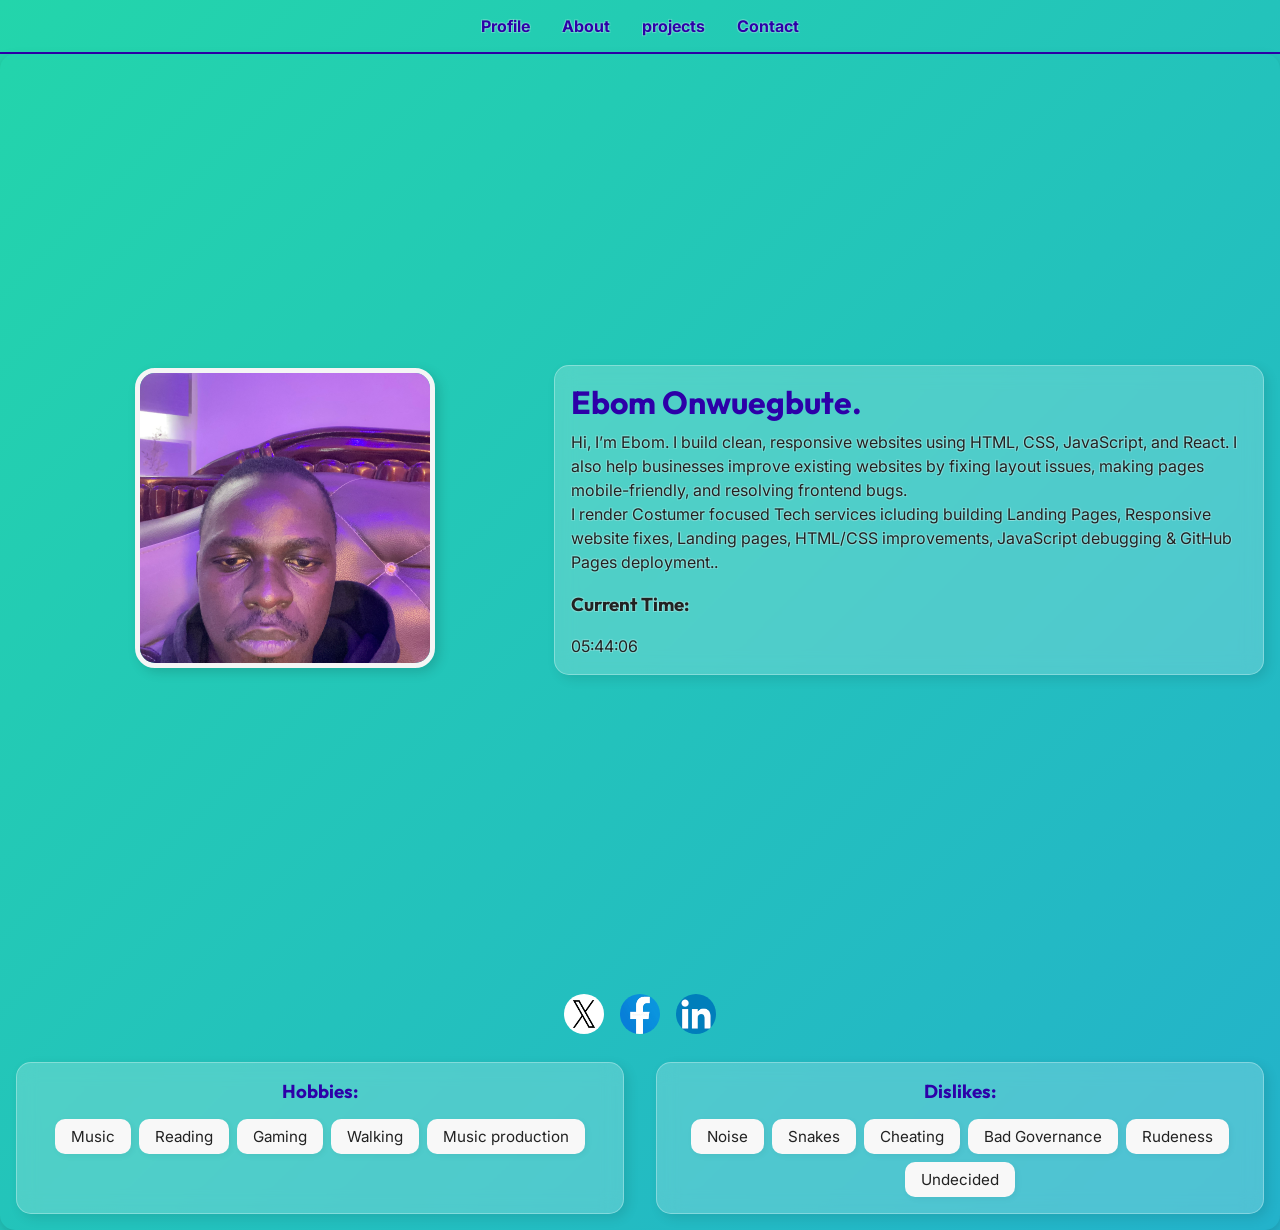
==== index.html @ 3f7c0336 "Update: improve About page layout, add project assets, and refine site structure" ====
<!DOCTYPE html>
<html>

    <head>
        <meta charset="UTF-8">
        <meta name="viewport" content="width=device-width, initial-scale=1.0">
        <title>Profile Card</title>
        <meta name="description" content="Ebom Onwuegbute - Freelance Web Developer specializing in responsive sites and React.">
        <link rel="preconnect" href="https://fonts.googleapis.com">
        <link rel="preconnect" href="https://fonts.gstatic.com" crossorigin>
        <link href="https://fonts.googleapis.com/css2?family=Inter:wght@400;500&family=Outfit:wght@600;700&display=swap" rel="stylesheet">
        <link rel="stylesheet" type="text/css" href="style.css">
    </head>

    <body class="animated-bg">
        

        <nav class="top-nav">
            <a href="index.html" class="nav-link">Profile</a>
            <a href="about.html" class="nav-link">About</a>
            <a href="projects.html" class="nav-link">projects</a>
            <a href="contactUs.html" class="nav-link">Contact</a>
            
            
        </nav>

        <article data-testid="test-profile-card" id="profile-card-root">
            
            <header id="header-unit" class="reveal">

                <figure id="figure-id" class="reveal reveal-up">

                    <label for="upload-image">
                    <img src="images/IMG_0027.jpg" data-testid="test-user-avatar" alt="" id="user-image" aria-label="User's profile photo" loading="lazy">
                    <!--<figcaption data-testid="profile-image">Profile Photo</figcaption>-->
                    </label>

                    <!--<input type="file" id="upload-image" accept="image/*">-->

                </figure>


                <div id="header-div" class="reveal reveal-up">

                    <h2 data-testid="test-user-name" id="user-name" aria-label="Hi, My name is Ebom Onwuegbute" class="reveal reveal-up">Ebom Onwuegbute.</h2>

                    <p data-testid="test-user-bio" id="user-bio" class="reveal reveal-up">Hi, I’m Ebom.

                        I build clean, responsive websites using HTML, CSS, JavaScript, and React.

                        I also help businesses improve existing websites by fixing layout issues, making pages mobile-friendly, and resolving frontend bugs.
                        <br> I render Costumer focused Tech services icluding building Landing Pages, 
                        Responsive website fixes,  Landing pages, HTML/CSS improvements, JavaScript debugging &  GitHub Pages deployment..
                    </p>

                    <h3 class="reveal reveal-up">Current Time:</h3>
                    <time datetime="00:00" data-testid="time-miliseconds" id="time-counter" class="miliseconds reveal reveal-up""></time>
                    
                </div>

            </header>
  
            <nav data-testid="test-user-social-links" id="social-nav" class="reveal reveal-up">
            
                <a href="https//x.com/ebom-xl?s=21" data-testid="test-user-social-X" alt="X"  target="_blank" rel="noopener noreferrer" class="reveal reveal-left">
                    <img src="images/x logo1.png" class="social-media-logo" aria-label="visit my X profile" loading="lazy">
                </a>
                <a href="" data-testid="test-user-social-facebook" alt="Facebook" target="_blank" rel="noopener noreferrer">
                    <img src="images/fblogo3.png" class="social-media-logo" aria-label="visit my facebook profile" loading="lazy">
                </a>
                <a href="https//www.linkedin.com/in/ebomxl?utm_src=share&utm-cam-paign=share_via&utm_content=profile&utm_medium=ios_app" data-testid="test-user-social-linkeIn" alt="linkedIn"  target="_blank" rel="noopener noreferrer" class="reveal reveal-right">
                    <img src="images/linkedInlogo1.png" class="social-media-logo" aria-label="visit my linkedIn profile" loading="lazy">
                </a>
            </nav>

            <div id="hobbiesAndDislikes" class="reveal">

                <section data-testid="test-user-hobbies" id="section-hobbies">

                    <h3 id="">Hobbies:</h3>

                    <ul id="hobbies-ul" class="reveal reveal-left">
                        <li class="hobbies-li">Music</li>
                        <li class="hobbies-li">Reading</li>
                        <li class="hobbies-li">Gaming</li>
                        <li class="hobbies-li">Walking</li>
                        <li class="hobbies-li">Music production</li>
                    </ul>

                </section>

                <section data-testid="test-user-dislikes" id="section-dislikes">

                    <h3 id="">Dislikes:</h3>

                    <ul id="dislikes-ul" class="reveal reveal-right">
                        <li class="dislikes-li">Noise</li>
                        <li class="dislikes-li">Snakes</li>
                        <li class="dislikes-li">Cheating</li>
                        <li class="dislikes-li">Bad Governance</li>
                        <li class="dislikes-li">Rudeness</li>
                        <li class="dislikes-li">Undecided</li>
                    </ul>


                </section>
            </div>
                <!--
                    <a href="about.html" id="about-me-link">About Me</a>
                    <a href="contactUs.html" id="contact-us-link">Contact Me</a>
                -->
        
        </article>

        <script type="text/javascript" src="script.js"></script>
       
    </body>
</html>
---- style.css ----
:root {
    --bg-color: #f5f6fa;
    --card-bg: rgba(255, 255, 255, 0.2);
    --text-color: #222;
}

body.dark-mode {
    --bg-color: #1a1a1a;
    --card-bg: rgba(0, 0, 0, 0.4);
    --text-color: #f5f6fa;
}


* {
  margin: 0;
  padding: 0;
  box-sizing: border-box;
}

html {
  font-size: 16px;
  font-size: 16px;
  font-family: 'Inter', sans-serif;
}

body {
  min-height: 100vh;
  display: flex;
  flex-direction: column;
  align-items: center;
  justify-content: center;
  color: #222;
}

/* Add this to your body CSS */
.animated-bg {
    background: linear-gradient(-45deg, #ee7752, #e73c7e, #23a6d5, #23d5ab);
    background-size: 400% 400%;
    animation: gradient 15s ease infinite;
}
@keyframes gradient {
    0% { background-position: 0% 50%; }
    50% { background-position: 100% 50%; }
    100% { background-position: 0% 50%; }
}


.top-nav {
    display: flex;
    justify-content: center;
    align-items: center;
    gap: 2rem;
    padding: 1rem;
    width: 100%;
    border-bottom: 2px solid #2d00a8;
}
.nav-link {
    text-decoration: none;
    color: #2d00a8;
    font-weight: bold;
    transition: transform 0.3s ease;
    text-shadow: 
      -1px -1px 0 rgba(255,255,255,0.2),
        1px -1px 0 rgba(255,255,255,0.2),
      -1px  1px 0 rgba(255,255,255,0.2),
        1px  1px 0 rgba(255,255,255,0.2);
}


#profile-card-root ,
#about-main ,
#contact-form-root{
  width: 100%;
  max-width: 12 00px;
  border-radius: 15px;
  box-shadow: 0 4px 12px rgba(0, 0, 0, 0.15);
  overflow: hidden;
  display: flex;
  flex-direction: column;
  align-items: center;
  padding: 1rem 1rem;
  gap: 1.5rem;
  
}

/* HEADER AREA */
#header-unit {
  display: flex;
  align-items: center;
  justify-content: space-between;
  flex-wrap: wrap;
  width: 100%;
  height: 100vh;
  transition: transform 0.3s ease;
}

/* Profile Image */
#figure-id{
  flex: 1 1 200px;
  display: flex;
  flex-direction: column;
  align-items: center;
  text-align:center;
}



#user-image,
#project-photo {
  width: 300px;
  height: 300px;
  border-radius: 20px;
  border:5px solid whitesmoke;
  object-fit: cover;
  box-shadow: 4px 4px 12px rgba(0, 0, 0, 0.15);
  transition: transform 0.3s ease;
}

#project-photo {
  width: 300px;
  height: auto;
  border-radius: 20px;
  border: 5px solid whitesmoke;
  display: block;
}



#user-image:hover,
.nav-link:hover,
#section-hobbies:hover,
#section-dislikes:hover, 
#section-about-me:hover,
#section-goals:hover,
#section-confidence-areas:hover,
#section-future-note:hover,
#section-about:hover,
#portfolio:hover,
#header-div:hover,
#contact-message:hover,
#contact-subject:hover,
#contact-email:hover,
#contact-name:hover,
#project-photo:hover {
  transform: scale(1.05);
}


#upload-image{
  display: none;
}

/* Header Text Info */
#header-div {
  flex: 2;
  background: rgba(255, 255, 255, 0.2); 
  backdrop-filter: blur(10px);
  border: 1px solid rgba(255, 255, 255, 0.3);
  border-radius: 15px;
  padding: 1rem;
  box-shadow: 4px 4px 12px rgba(0, 0, 0, 0.1);
  
}

#header-div h2 {
  font-size: 2rem;
  margin-bottom: 0.5rem;
  color: #2d00a8;
}

#header-div p,
#header-div h3,
#header-div time {
  margin-bottom: 1rem;
  line-height: 1.5;
  text-shadow: 
      -1px -1px 0 rgba(255,255,255,0.2),
        1px -1px 0 rgba(255,255,255,0.2),
      -1px  1px 0 rgba(255,255,255,0.2),
        1px  1px 0 rgba(255,255,255,0.2);
  
}


#header-div h3,
#header-div time {
  margin-top: 0.5rem;
}

/* SOCIAL LINKS */
#social-nav {
  display: flex;
  justify-content: center;
  align-items: center;
  gap: 1rem;
  width: 100%;
}

.social-media-logo {
  width: 40px;
  height: 40px;
  border-radius: 50%;
  transition: transform 0.3s ease, opacity 0.3s ease;
}

.social-media-logo:hover {
  transform: scale(1.1);
  opacity: 0.8;
}

#hobbiesAndDislikes {
  display: flex;
  justify-content: space-between;
  gap: 2rem;
  width: 100%;
  flex-wrap: wrap;
}



#section-hobbies,
#section-dislikes, 
#section-about-me,
#section-goals,
#section-confidence-areas,
#section-future-note,
#section-about,
#portfolio{
  flex: 1;
  /*background: #fff;*/
  background: rgba(255, 255, 255, 0.2); 
  backdrop-filter: blur(10px);
  border: 1px solid rgba(255, 255, 255, 0.3);
  border-radius: 15px;
  box-shadow: 4px 4px 12px rgba(0, 0, 0, 0.1);
  padding: 1rem;
  transition: transform 0.3s ease;
}

#project-img-id {
  display:flex;
  flex-direction: column;
  align-items: center;
  justify-content: center;
  text-align: center;
  
}

#section-hobbies h3,
#section-dislikes h3 ,
#contact-form h2,
#section-about-me h2,
#section-goals h2,
#section-confidence-areas h2,
#section-future-note h2,
#section-about h2,
#portfolio h2,
#portfolio h3 {
  text-align: center;
  color: #2d00a8;
  margin-bottom: 1rem;
}

ul {
  list-style: none;
  display: flex;
  flex-wrap: wrap;
  justify-content: center;
  gap: 0.5rem;
}

li,
#section-about-me p,
#section-future-note p,
#section-about p,
#portfolio p{
  background: #f8f8f8;
  border-radius: 10px;
  padding: 0.5rem 1rem;
  font-size: 0.95rem;
  box-shadow: 2px 2px 6px rgba(0, 0, 0, 0.05);
}

.form-elements{
  display: flex;
  flex-direction: column;
  justify-content: center;
  align-items: stretch; 
  width: 100%;          /* Ensure the container is full width */
  max-width: 600px;     
  margin: 0 auto;       /* This centers the whole block on the page */
  text-align:center;
}

#message-textarea{
  border-radius: 9px;
}

#contact-subject,
#contact-email,
#contact-name {
  transition: transform 0.3s ease;
}

#contact-message {
  width: 100%;
  max-width: 600px;   
  border-radius: 9px;
  transition: transform 0.3s ease;
}


#submit-button{
  width: 180px;        
  height: auto;
  padding: 0.8rem 1rem;
  font-size: 1.1rem;
   margin: 0 auto;
}

.hidden{
  display: none;
}

.error-msg {
  margin-top: 10px;
  padding: 8px;
  font-weight: 500;
  border-radius: 6px;
  color: red;
}

.error-hint {
  color: red;
  background-color: #ffe5e5;
  display: block;
}

.sucess-msg {
  color: green;
  background-color: #e6ffe6;
  padding: 0.7rem 1rem;
  border-radius: 8px;
  font-weight: 600;
  text-align: center;
  margin-top: 0.5rem;
  box-shadow: 0 2px 6px rgba(0, 128, 0, 0.15);
  transition: opacity 0.3s ease;
}

#about-me-link ,
#contact-us-link ,
#index-link,
.project-card a{
  display: inline-block;
  margin-top: 1.5rem;
  text-decoration: none;
  color: #2d00a8;
  font-weight: 600;
  transition: color 0.3s ease, transform 0.3s ease;
}



.project-card{
  text-align: center;
  margin-top: 1.5rem;
}




#about-me-link:hover ,
#contact-us-link:hover ,
#index-link:hover{
  color: #4a00e0;
  transform: scale(1.05);
}

h1, h2, h3, h4, h5, h6 {
    font-family: 'Outfit', sans-serif;
    font-weight: 700; /* Bold weight for headings */
}



/* Tablet Display */
@media (max-width: 768px) {
  #header-unit {
    flex-direction: column;
    align-items: center;
  }

  #user-image {
    width: 200px;
    height: 200px;
  }

  #header-div {
    text-align: center;
  }

  #hobbiesAndDislikes {
    flex-direction: column;
    align-items: center;
  }

  #social-nav {
    flex-wrap: wrap;
  }
}

/* Phone Display */
@media (max-width: 480px) {
  #profile-card-root {
    width: 95%;
    padding: 1rem;
    display: flex;
    flex-direction: column;
  }

  #header-unit {
    flex-direction: column;
    flex-wrap: nowrap;
    height: auto;
    align-items: center;
    padding: 1rem;
  }

  #header-div h2 {
    font-size: 1.5rem;
  }

  li {
    font-size: 0.85rem;
    padding: 0.4rem 0.8rem;
  }

  .social-media-logo {
    width: 32px;
    height: 32px;
  }

  #figure-id, #header-div {
    flex: none; 
    width: 100%;
  }
}



#contact-form {
  width: 100%;
  display: flex;
  flex-direction: column;
  align-items: center;
  gap: 1.2rem;
}

#contact-form input,
#contact-form textarea {
  width: 100%;
  max-width: 600px;
  padding: 0.8rem;
  font-size: 1rem;
  border: 1.5px solid #ccc;
  border-radius: 8px;
  outline: none;
  transition: border 0.3s ease, box-shadow 0.3s ease;
}

#contact-form input:focus,
#contact-form textarea:focus {
  border-color: #2d00a8;
  box-shadow: 0 0 6px rgba(45, 0, 168, 0.25);
}


#submit-button {
  width: 180px;
  height: auto;
  padding: 0.7rem 1rem;
  font-size: 1.1rem;
  border: none;
  border-radius: 10px;
  background-color: #2d00a8;
  color: #fff;
  cursor: pointer;
  transition: all 0.3s ease;
}

#submit-button:hover {
  background-color: #4a00e0;
  transform: scale(1.05);
}

.svg-img{
  width:30px;
  height:30px;
}



/* Tablet display */
@media (max-width: 768px) {
  #contact-form-root {
    width: 95%;
    padding: 1.5rem;
  }

  #contact-form input,
  #contact-form textarea {
    max-width: 100%;
    font-size: 0.95rem;
  }

  #submit-button {
    width: 60%;
    font-size: 1rem;
  }
}

/* Phone display */
@media (max-width: 480px) {
  #contact-form-root {
    width: 100%;
    padding: 1rem;
  }

  #contact-form h2 {
    font-size: 1.4rem;
  }

  #contact-form input,
  #contact-form textarea {
    width: 100%;
    font-size: 0.9rem;
  }

  #submit-button {
    width: 100%;
    font-size: 1rem;
    padding: 0.6rem 0.8rem;
  }
}

@media (max-width: 768px) {
  #about-main {
    width: 95%;
    padding: 1.5rem;
    gap: 1rem;
  }

  #about-main h2 {
    font-size: 1.6rem;
    text-align: center;
  }

  #about-main p {
    font-size: 1rem;
    line-height: 1.6;
    text-align: justify;
    padding: 0 0.5rem;
  }

  #about-main ul {
    flex-direction: column;
    align-items: center;
  }

  #about-main li {
    width: 90%;
    text-align: center;
    font-size: 1rem;
    padding: 0.6rem;
  }
}


/* ---------------- REVEAL ANIMATION ---------------- */

.reveal {
    opacity: 0;
    transform: translateY(60px);
    transition: all 0.9s ease;
}

.reveal-left {
    transform: translateX(-80px);
}

.reveal-right {
    transform: translateX(80px);
}

.reveal.active {
    opacity: 1;
    transform: translate(0);
}

/* Mobile */

@media (max-width: 768px) {
  
    /*#content1 {
        align-items: center;
        text-align: center;
    }*/
  

    .reveal-left,
    .reveal-right {
        transform: translateY(60px);
    }
}



/* Desktop Grid Layout for About Page */
@media (min-width: 769px) {
  #about-main {
    display: grid;
    grid-template-columns: 1fr 1fr; /* Creates two equal columns */
    grid-template-areas: 
      "about-me about-me"
      "roadmap focus"
      "future thoughts";
    gap: 20px;
  }

  /* Span specific sections across the grid */
  #section-about-me { grid-area: about-me; }
  #section-goals { grid-area: roadmap; }
  #section-confidence-areas { grid-area: focus; }
  #section-future-note { grid-area: future; }
  #section-about { grid-area: thoughts; }
}
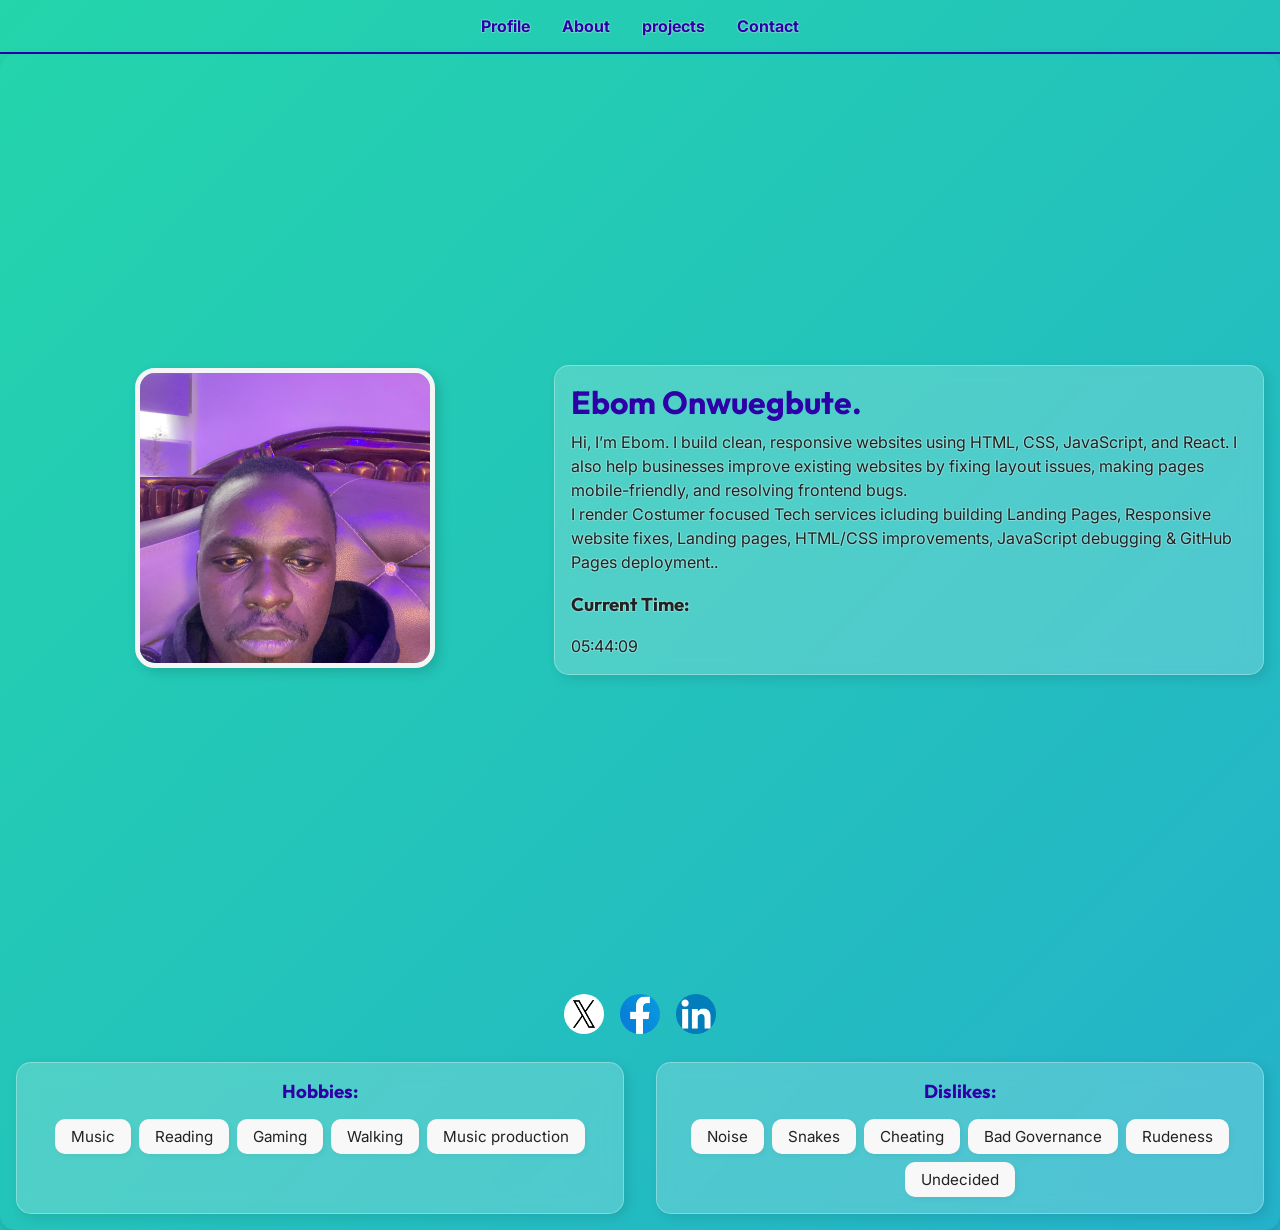
==== commit e21fc955: "Fix social media links in index.html" ====
--- a/index.html
+++ b/index.html
@@ -62,13 +62,13 @@
   
             <nav data-testid="test-user-social-links" id="social-nav" class="reveal reveal-up">
             
-                <a href="https//x.com/ebom-xl?s=21" data-testid="test-user-social-X" alt="X"  target="_blank" rel="noopener noreferrer" class="reveal reveal-left">
+                <a href="https://x.com/ebom_xl?s=21" data-testid="test-user-social-X" alt="X"  target="_blank" rel="noopener noreferrer" class="reveal reveal-left">
                     <img src="images/x logo1.png" class="social-media-logo" aria-label="visit my X profile" loading="lazy">
                 </a>
                 <a href="" data-testid="test-user-social-facebook" alt="Facebook" target="_blank" rel="noopener noreferrer">
                     <img src="images/fblogo3.png" class="social-media-logo" aria-label="visit my facebook profile" loading="lazy">
                 </a>
-                <a href="https//www.linkedin.com/in/ebomxl?utm_src=share&utm-cam-paign=share_via&utm_content=profile&utm_medium=ios_app" data-testid="test-user-social-linkeIn" alt="linkedIn"  target="_blank" rel="noopener noreferrer" class="reveal reveal-right">
+                <a href="https://www.linkedin.com/in/ebomxl?utm_source=share&utm_campaign=share_via&utm_content=profile&utm_medium=ios_app" data-testid="test-user-social-linkeIn" alt="linkedIn"  target="_blank" rel="noopener noreferrer" class="reveal reveal-right">
                     <img src="images/linkedInlogo1.png" class="social-media-logo" aria-label="visit my linkedIn profile" loading="lazy">
                 </a>
             </nav>
@@ -115,4 +115,4 @@
         <script type="text/javascript" src="script.js"></script>
        
     </body>
-</html>+</html>
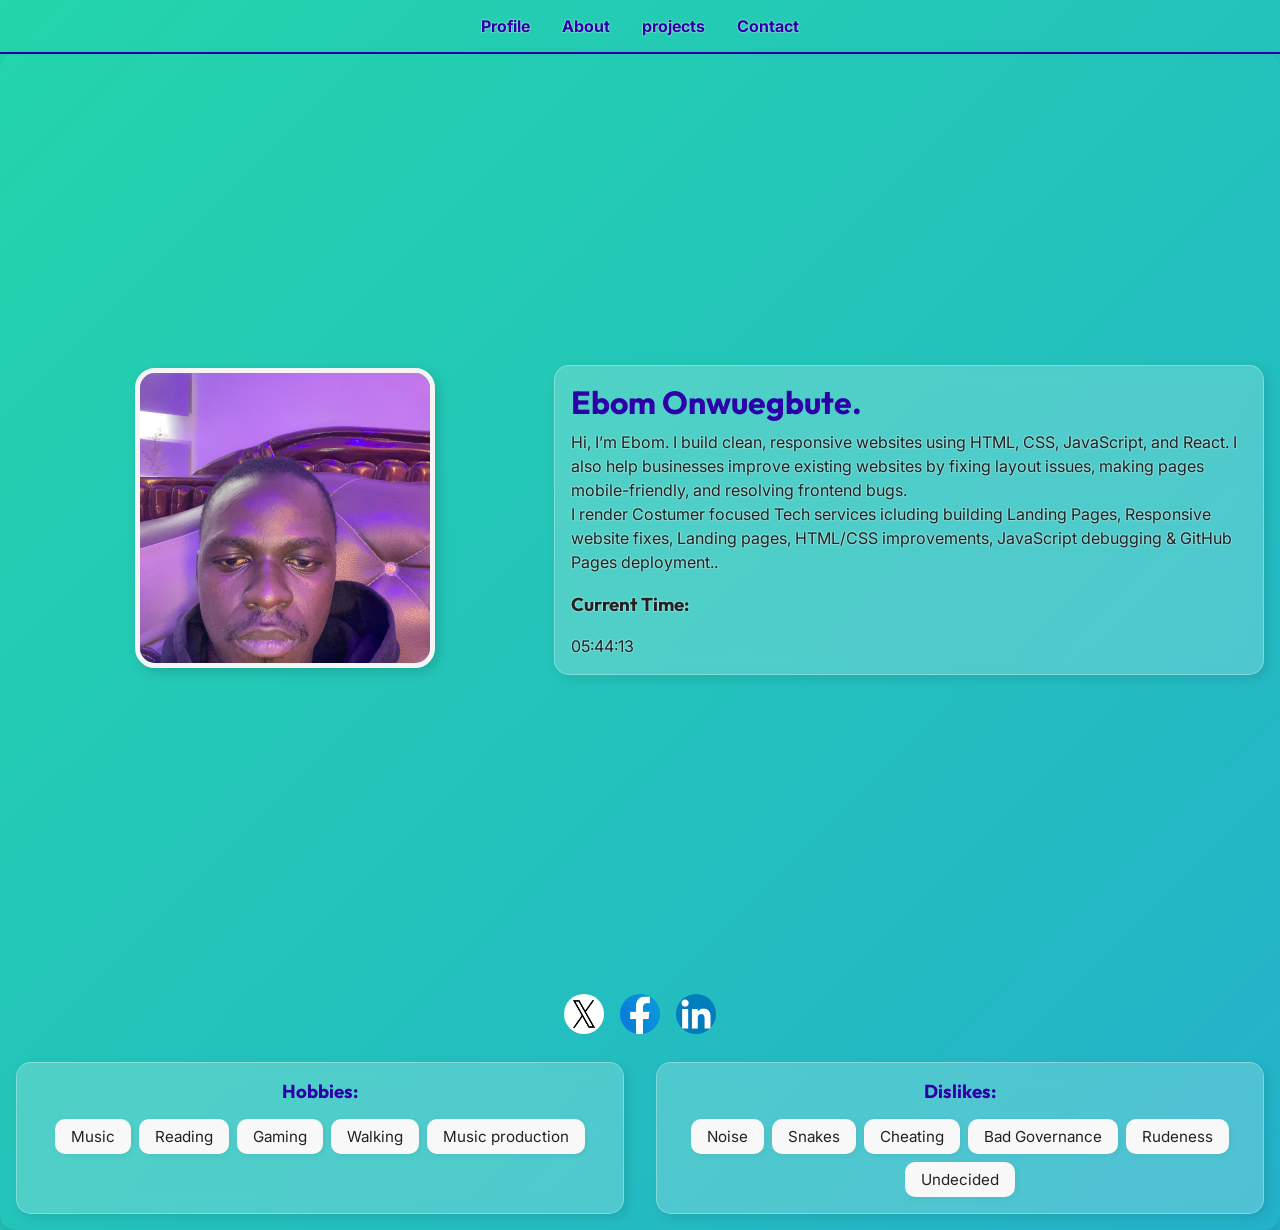
==== commit 1cd5864c: "Update social media links in index.html" ====
--- a/index.html
+++ b/index.html
@@ -62,13 +62,13 @@
   
             <nav data-testid="test-user-social-links" id="social-nav" class="reveal reveal-up">
             
-                <a href="https://x.com/ebom_xl?s=21" data-testid="test-user-social-X" alt="X"  target="_blank" rel="noopener noreferrer" class="reveal reveal-left">
+                <a href="https://x.com/ebom_xl" data-testid="test-user-social-X" alt="X"  target="_blank" rel="noopener noreferrer" class="reveal reveal-left">
                     <img src="images/x logo1.png" class="social-media-logo" aria-label="visit my X profile" loading="lazy">
                 </a>
                 <a href="" data-testid="test-user-social-facebook" alt="Facebook" target="_blank" rel="noopener noreferrer">
                     <img src="images/fblogo3.png" class="social-media-logo" aria-label="visit my facebook profile" loading="lazy">
                 </a>
-                <a href="https://www.linkedin.com/in/ebomxl?utm_source=share&utm_campaign=share_via&utm_content=profile&utm_medium=ios_app" data-testid="test-user-social-linkeIn" alt="linkedIn"  target="_blank" rel="noopener noreferrer" class="reveal reveal-right">
+                <a href="https://www.linkedin.com/in/ebomxl" data-testid="test-user-social-linkeIn" alt="linkedIn"  target="_blank" rel="noopener noreferrer" class="reveal reveal-right">
                     <img src="images/linkedInlogo1.png" class="social-media-logo" aria-label="visit my linkedIn profile" loading="lazy">
                 </a>
             </nav>
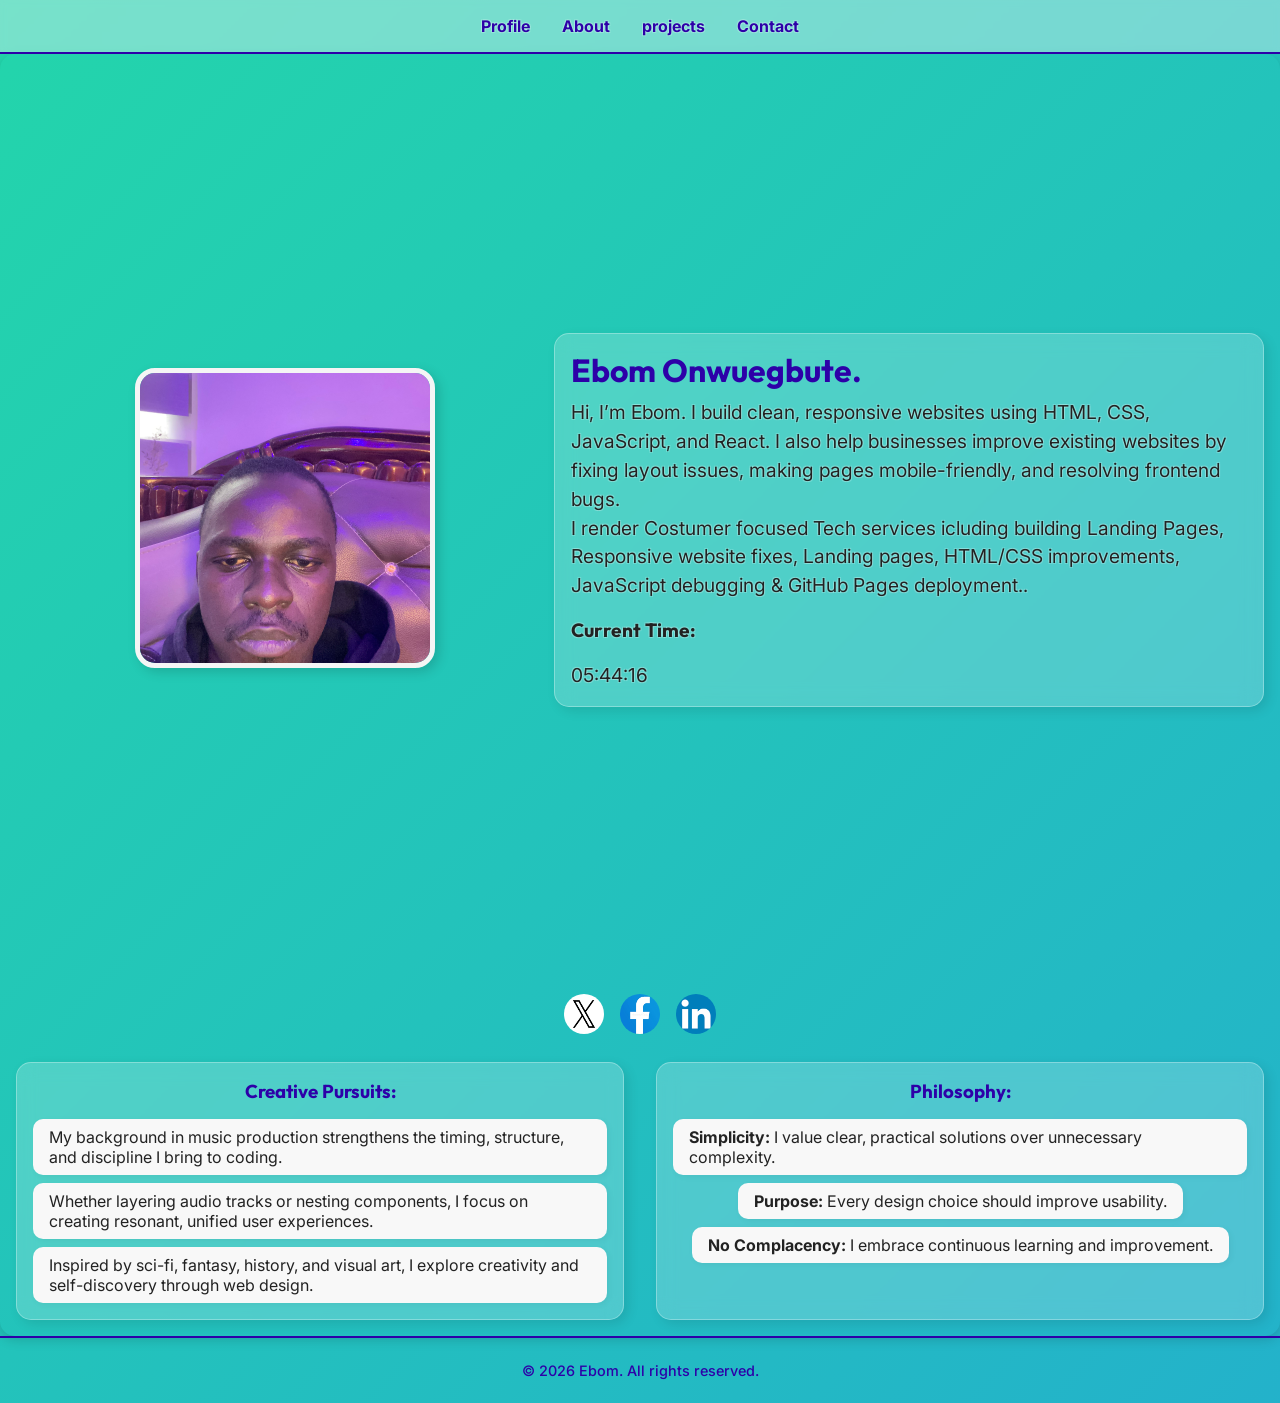
==== commit 9665d7f3: "Update: improve header layout, add footer, and refine site structure" ====
--- a/index.html
+++ b/index.html
@@ -62,13 +62,13 @@
   
             <nav data-testid="test-user-social-links" id="social-nav" class="reveal reveal-up">
             
-                <a href="https://x.com/ebom_xl" data-testid="test-user-social-X" alt="X"  target="_blank" rel="noopener noreferrer" class="reveal reveal-left">
+                <a href="https//x.com/ebom-xl?s=21" data-testid="test-user-social-X" alt="X"  target="_blank" rel="noopener noreferrer" class="reveal reveal-left">
                     <img src="images/x logo1.png" class="social-media-logo" aria-label="visit my X profile" loading="lazy">
                 </a>
                 <a href="" data-testid="test-user-social-facebook" alt="Facebook" target="_blank" rel="noopener noreferrer">
                     <img src="images/fblogo3.png" class="social-media-logo" aria-label="visit my facebook profile" loading="lazy">
                 </a>
-                <a href="https://www.linkedin.com/in/ebomxl" data-testid="test-user-social-linkeIn" alt="linkedIn"  target="_blank" rel="noopener noreferrer" class="reveal reveal-right">
+                <a href="https//www.linkedin.com/in/ebomxl?utm_src=share&utm-cam-paign=share_via&utm_content=profile&utm_medium=ios_app" data-testid="test-user-social-linkeIn" alt="linkedIn"  target="_blank" rel="noopener noreferrer" class="reveal reveal-right">
                     <img src="images/linkedInlogo1.png" class="social-media-logo" aria-label="visit my linkedIn profile" loading="lazy">
                 </a>
             </nav>
@@ -77,29 +77,26 @@
 
                 <section data-testid="test-user-hobbies" id="section-hobbies">
 
-                    <h3 id="">Hobbies:</h3>
+                    <h3 id="">Creative Pursuits:</h3>
 
                     <ul id="hobbies-ul" class="reveal reveal-left">
-                        <li class="hobbies-li">Music</li>
-                        <li class="hobbies-li">Reading</li>
-                        <li class="hobbies-li">Gaming</li>
-                        <li class="hobbies-li">Walking</li>
-                        <li class="hobbies-li">Music production</li>
+                        <li class="hobbies-li">My background in music production strengthens the timing, structure, and discipline I bring to coding.</li>
+                        <li class="hobbies-li">Whether layering audio tracks or nesting components, I focus on creating resonant, unified user experiences.</li>
+                        <li class="hobbies-li">Inspired by sci-fi, fantasy, history, and visual art, I explore creativity and self-discovery through web design.</li>
+                    
                     </ul>
 
                 </section>
 
                 <section data-testid="test-user-dislikes" id="section-dislikes">
 
-                    <h3 id="">Dislikes:</h3>
+                    <h3 id="">Philosophy:</h3>
 
                     <ul id="dislikes-ul" class="reveal reveal-right">
-                        <li class="dislikes-li">Noise</li>
-                        <li class="dislikes-li">Snakes</li>
-                        <li class="dislikes-li">Cheating</li>
-                        <li class="dislikes-li">Bad Governance</li>
-                        <li class="dislikes-li">Rudeness</li>
-                        <li class="dislikes-li">Undecided</li>
+                        <li class="dislikes-li"><strong>Simplicity:</strong> I value clear, practical solutions over unnecessary complexity.</li>
+                        <li class="dislikes-li"><strong>Purpose:</strong> Every design choice should improve usability.</li>
+                        <li class="dislikes-li"><strong>No Complacency:</strong> I embrace continuous learning and improvement.</li>
+                    
                     </ul>
 
 
@@ -111,8 +108,11 @@
                 -->
         
         </article>
+        <footer class="site-footer">
+            <p>&copy; 2026 Ebom. All rights reserved.</p>
+        </footer>
 
         <script type="text/javascript" src="script.js"></script>
        
     </body>
-</html>
+</html>
--- a/style.css
+++ b/style.css
@@ -32,7 +32,7 @@
   color: #222;
 }
 
-/* Add this to your body CSS */
+
 .animated-bg {
     background: linear-gradient(-45deg, #ee7752, #e73c7e, #23a6d5, #23d5ab);
     background-size: 400% 400%;
@@ -46,6 +46,12 @@
 
 
 .top-nav {
+    position: sticky; /* Keeps it locked to the top */
+    top: 0;           /* Trigger point */
+    z-index: 1000;    /* Ensures it sits above other content */
+    background: rgba(245, 246, 250, 0.4); /* Semi-transparent background */
+    backdrop-filter: blur(3px);
+
     display: flex;
     justify-content: center;
     align-items: center;
@@ -171,6 +177,7 @@
 #header-div p,
 #header-div h3,
 #header-div time {
+  font-size:1.2rem;
   margin-bottom: 1rem;
   line-height: 1.5;
   text-shadow: 
@@ -277,7 +284,7 @@
   background: #f8f8f8;
   border-radius: 10px;
   padding: 0.5rem 1rem;
-  font-size: 0.95rem;
+  font-size: 1rem;
   box-shadow: 2px 2px 6px rgba(0, 0, 0, 0.05);
 }
 
@@ -286,9 +293,9 @@
   flex-direction: column;
   justify-content: center;
   align-items: stretch; 
-  width: 100%;          /* Ensure the container is full width */
+  width: 100%;          /* Ensures the container is full width */
   max-width: 600px;     
-  margin: 0 auto;       /* This centers the whole block on the page */
+  margin: 0 auto;       /* centers the whole block on the page */
   text-align:center;
 }
 
@@ -499,6 +506,18 @@
   height:30px;
 }
 
+.site-footer {
+    width: 100%;
+    padding: 1.5rem;
+    margin-top: auto; /* Ensures the footer stays at the bottom */
+    text-align: center;
+    border-top: 2px solid #2d00a8; /* Matches your header border */
+    color: #2d00a8;
+    font-weight: 500;
+    font-family: 'Inter', sans-serif;
+    font-size: 0.9rem;
+}
+
 
 
 /* Tablet display */
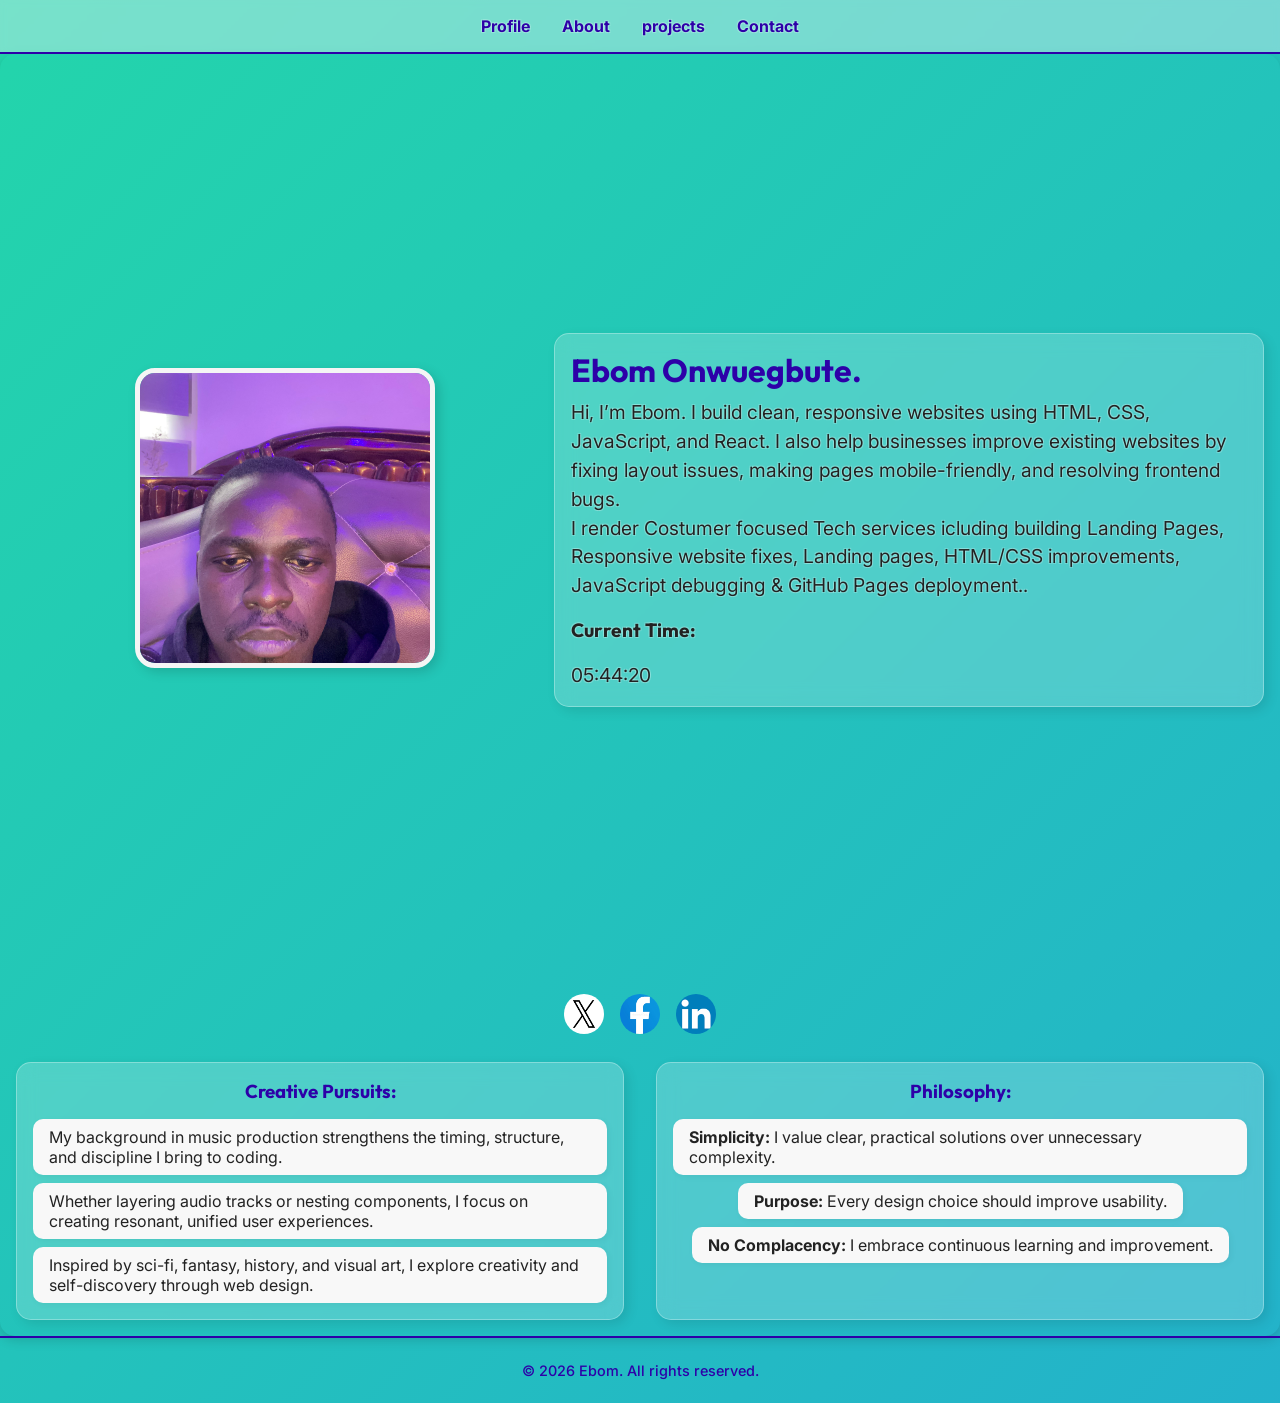
==== commit b9f47dc2: "Merge branch 'main' of https://github.com/trippblacc-prog/Ebom" ====
--- a/index.html
+++ b/index.html
@@ -62,13 +62,13 @@
   
             <nav data-testid="test-user-social-links" id="social-nav" class="reveal reveal-up">
             
-                <a href="https//x.com/ebom-xl?s=21" data-testid="test-user-social-X" alt="X"  target="_blank" rel="noopener noreferrer" class="reveal reveal-left">
+                <a href="https://x.com/ebom_xl" data-testid="test-user-social-X" alt="X"  target="_blank" rel="noopener noreferrer" class="reveal reveal-left">
                     <img src="images/x logo1.png" class="social-media-logo" aria-label="visit my X profile" loading="lazy">
                 </a>
                 <a href="" data-testid="test-user-social-facebook" alt="Facebook" target="_blank" rel="noopener noreferrer">
                     <img src="images/fblogo3.png" class="social-media-logo" aria-label="visit my facebook profile" loading="lazy">
                 </a>
-                <a href="https//www.linkedin.com/in/ebomxl?utm_src=share&utm-cam-paign=share_via&utm_content=profile&utm_medium=ios_app" data-testid="test-user-social-linkeIn" alt="linkedIn"  target="_blank" rel="noopener noreferrer" class="reveal reveal-right">
+                <a href="https://www.linkedin.com/in/ebomxl" data-testid="test-user-social-linkeIn" alt="linkedIn"  target="_blank" rel="noopener noreferrer" class="reveal reveal-right">
                     <img src="images/linkedInlogo1.png" class="social-media-logo" aria-label="visit my linkedIn profile" loading="lazy">
                 </a>
             </nav>
@@ -115,4 +115,4 @@
         <script type="text/javascript" src="script.js"></script>
        
     </body>
-</html>+</html>
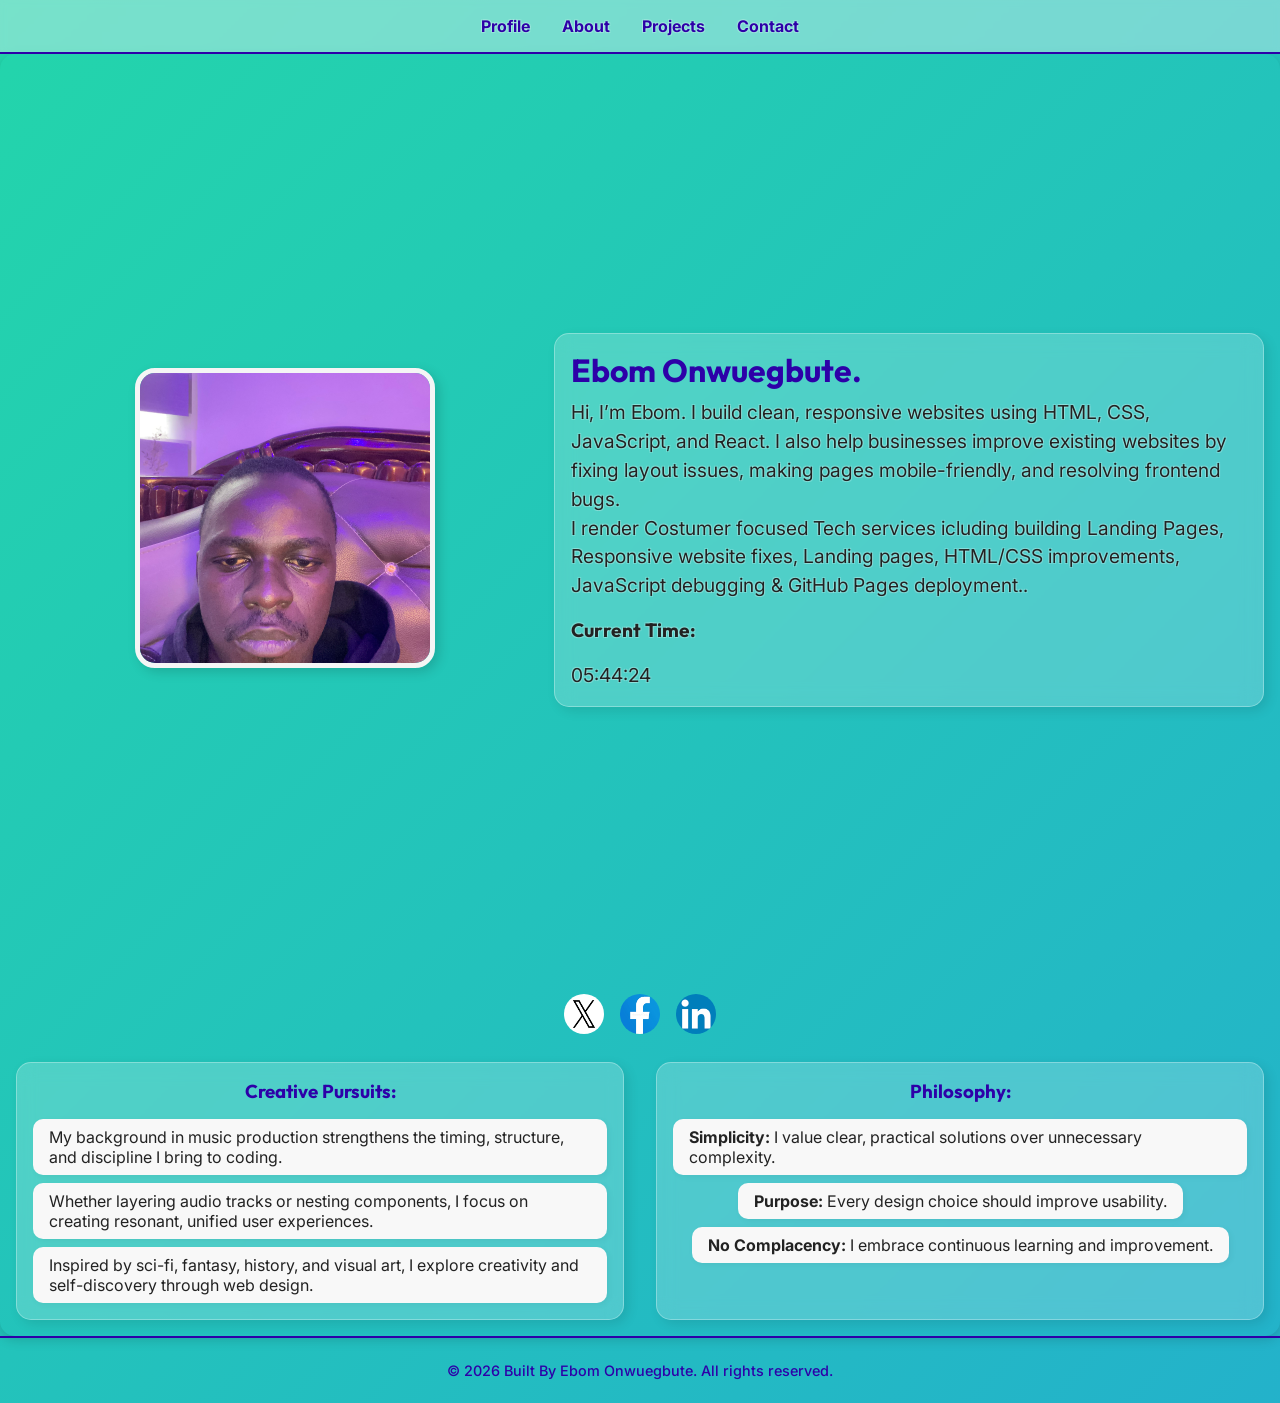
==== commit e95c5017: "Update text content on site" ====
--- a/index.html
+++ b/index.html
@@ -18,7 +18,7 @@
         <nav class="top-nav">
             <a href="index.html" class="nav-link">Profile</a>
             <a href="about.html" class="nav-link">About</a>
-            <a href="projects.html" class="nav-link">projects</a>
+            <a href="projects.html" class="nav-link">Projects</a>
             <a href="contactUs.html" class="nav-link">Contact</a>
             
             
@@ -109,7 +109,7 @@
         
         </article>
         <footer class="site-footer">
-            <p>&copy; 2026 Ebom. All rights reserved.</p>
+            <p>&copy; 2026 Built By Ebom Onwuegbute. All rights reserved.</p>
         </footer>
 
         <script type="text/javascript" src="script.js"></script>
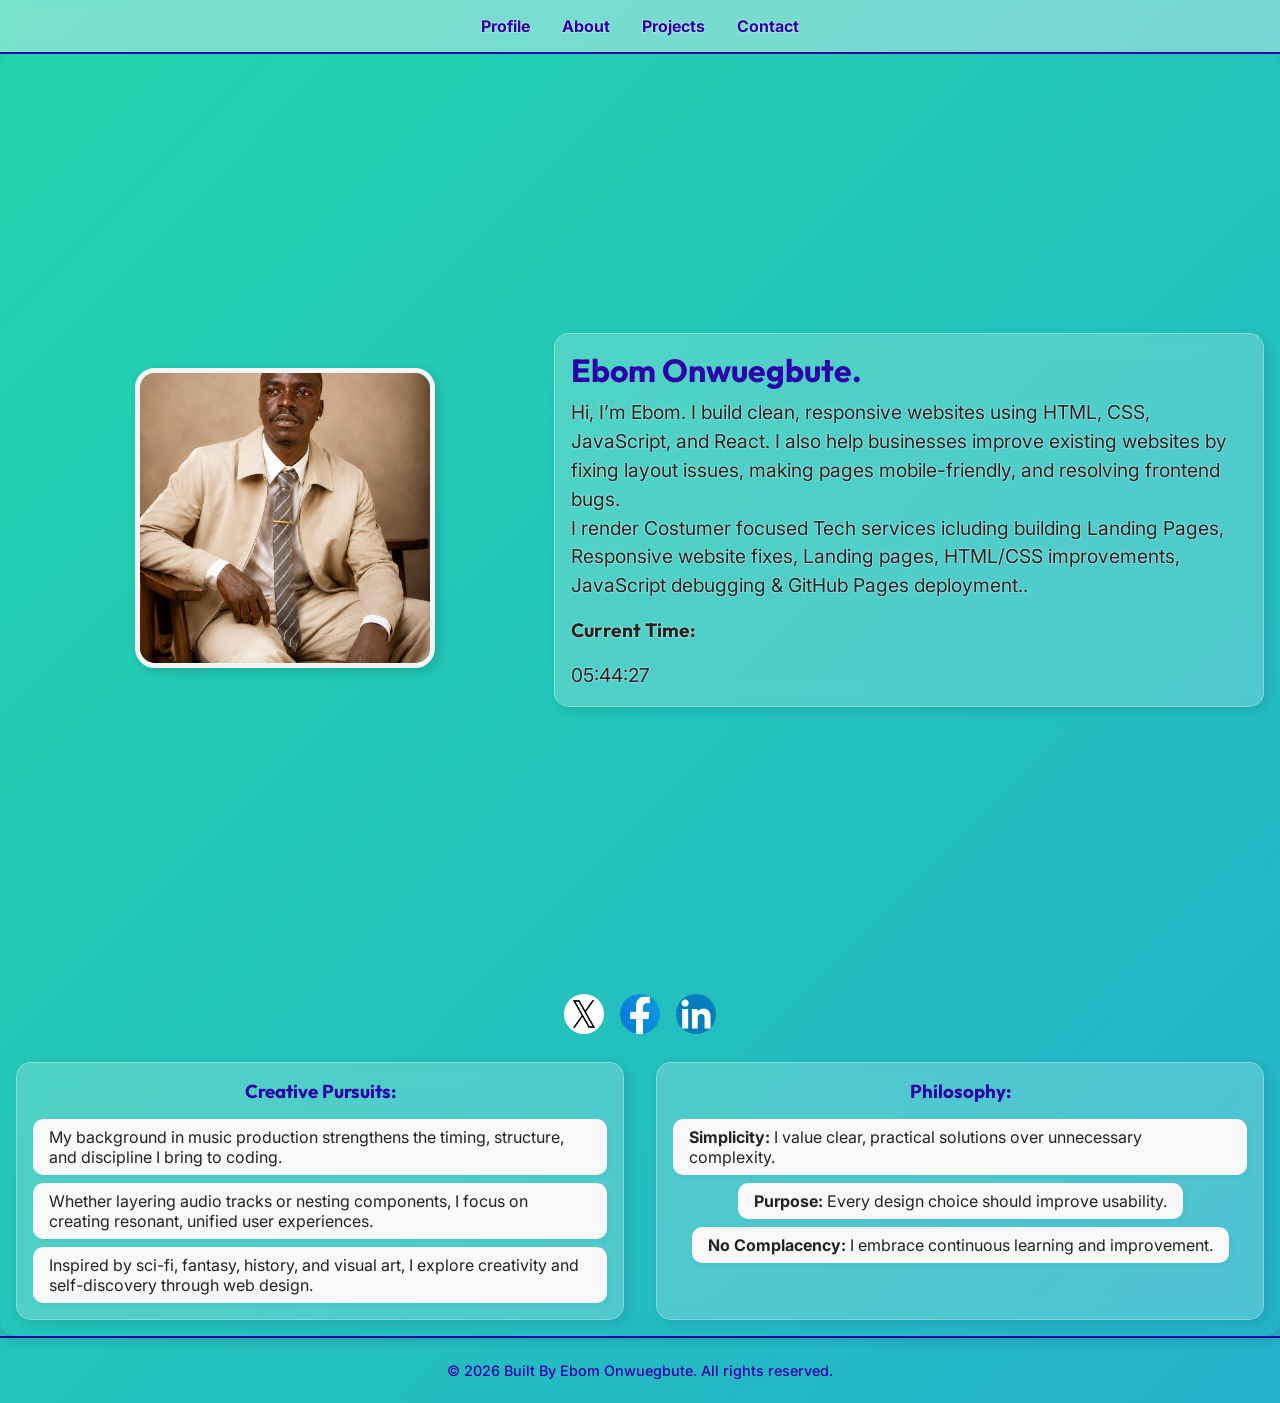
==== commit 43fd3c37: "image Update" ====
--- a/index.html
+++ b/index.html
@@ -31,7 +31,7 @@
                 <figure id="figure-id" class="reveal reveal-up">
 
                     <label for="upload-image">
-                    <img src="images/IMG_0027.jpg" data-testid="test-user-avatar" alt="" id="user-image" aria-label="User's profile photo" loading="lazy">
+                    <img src="images/mecolor.png" data-testid="test-user-avatar" alt="" id="user-image" aria-label="User's profile photo" loading="lazy">
                     <!--<figcaption data-testid="profile-image">Profile Photo</figcaption>-->
                     </label>
 
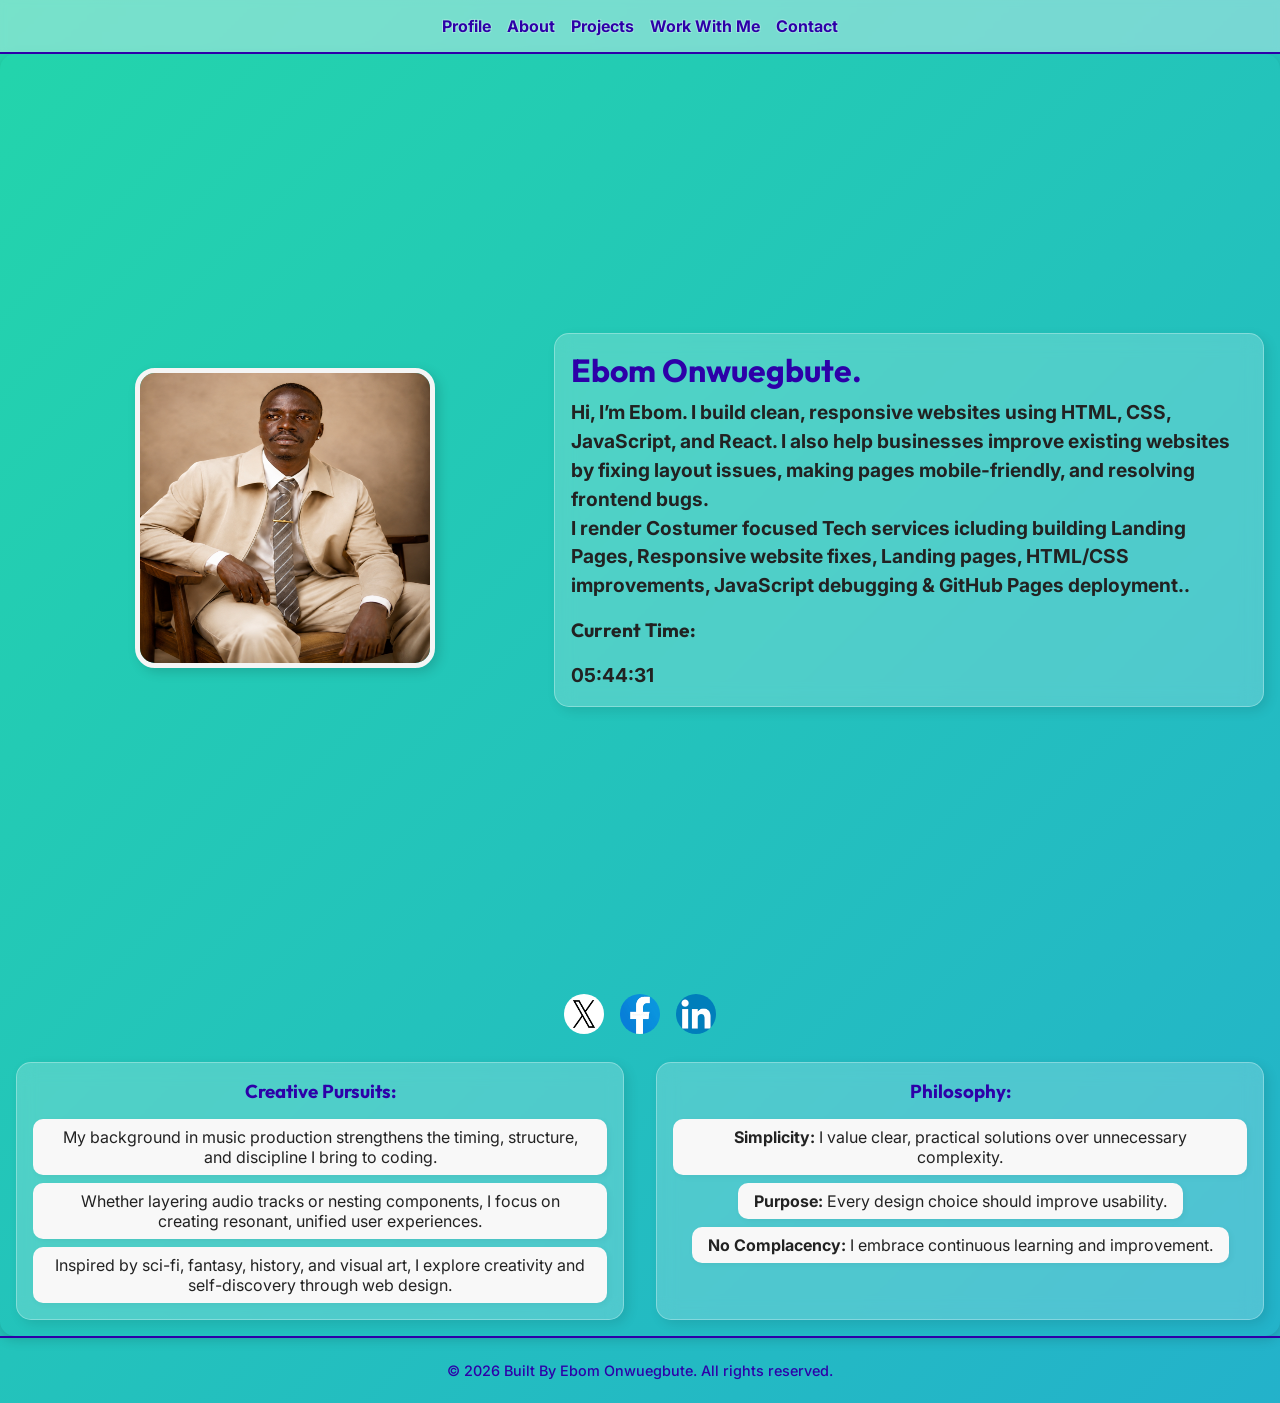
==== commit 494db369: "Add Work With Me page and update site navigation" ====
--- a/index.html
+++ b/index.html
@@ -15,13 +15,21 @@
     <body class="animated-bg">
         
 
-        <nav class="top-nav">
+        <!--<nav class="top-nav">
             <a href="index.html" class="nav-link">Profile</a>
             <a href="about.html" class="nav-link">About</a>
             <a href="projects.html" class="nav-link">Projects</a>
             <a href="contactUs.html" class="nav-link">Contact</a>
             
             
+        </nav>--->
+
+        <nav class="top-nav">
+            <a href="index.html" class="nav-link">Profile</a>
+            <a href="about.html" class="nav-link">About</a>
+            <a href="projects.html" class="nav-link">Projects</a>
+            <a href="work.html" class="nav-link">Work With Me</a>
+            <a href="contactUs.html" class="nav-link">Contact</a>
         </nav>
 
         <article data-testid="test-profile-card" id="profile-card-root">
--- a/style.css
+++ b/style.css
@@ -55,7 +55,7 @@
     display: flex;
     justify-content: center;
     align-items: center;
-    gap: 2rem;
+    gap: 1rem;
     padding: 1rem;
     width: 100%;
     border-bottom: 2px solid #2d00a8;
@@ -117,7 +117,7 @@
   height: 300px;
   border-radius: 20px;
   border:5px solid whitesmoke;
-  object-fit: cover;
+  object-fit:center/cover no-repeat;
   box-shadow: 4px 4px 12px rgba(0, 0, 0, 0.15);
   transition: transform 0.3s ease;
 }
@@ -178,14 +178,15 @@
 #header-div h3,
 #header-div time {
   font-size:1.2rem;
+  font-weight: bold;
   margin-bottom: 1rem;
   line-height: 1.5;
-  text-shadow: 
+  /*text-shadow: 
       -1px -1px 0 rgba(255,255,255,0.2),
         1px -1px 0 rgba(255,255,255,0.2),
       -1px  1px 0 rgba(255,255,255,0.2),
         1px  1px 0 rgba(255,255,255,0.2);
-  
+  */
 }
 
 
@@ -242,6 +243,7 @@
   box-shadow: 4px 4px 12px rgba(0, 0, 0, 0.1);
   padding: 1rem;
   transition: transform 0.3s ease;
+  text-align: center;
 }
 
 #project-img-id {
@@ -431,7 +433,7 @@
     flex-wrap: nowrap;
     height: auto;
     align-items: center;
-    padding: 1rem;
+    padding: 0.5rem;
   }
 
   #header-div h2 {
@@ -453,6 +455,7 @@
     width: 100%;
   }
 }
+
 
 
 
